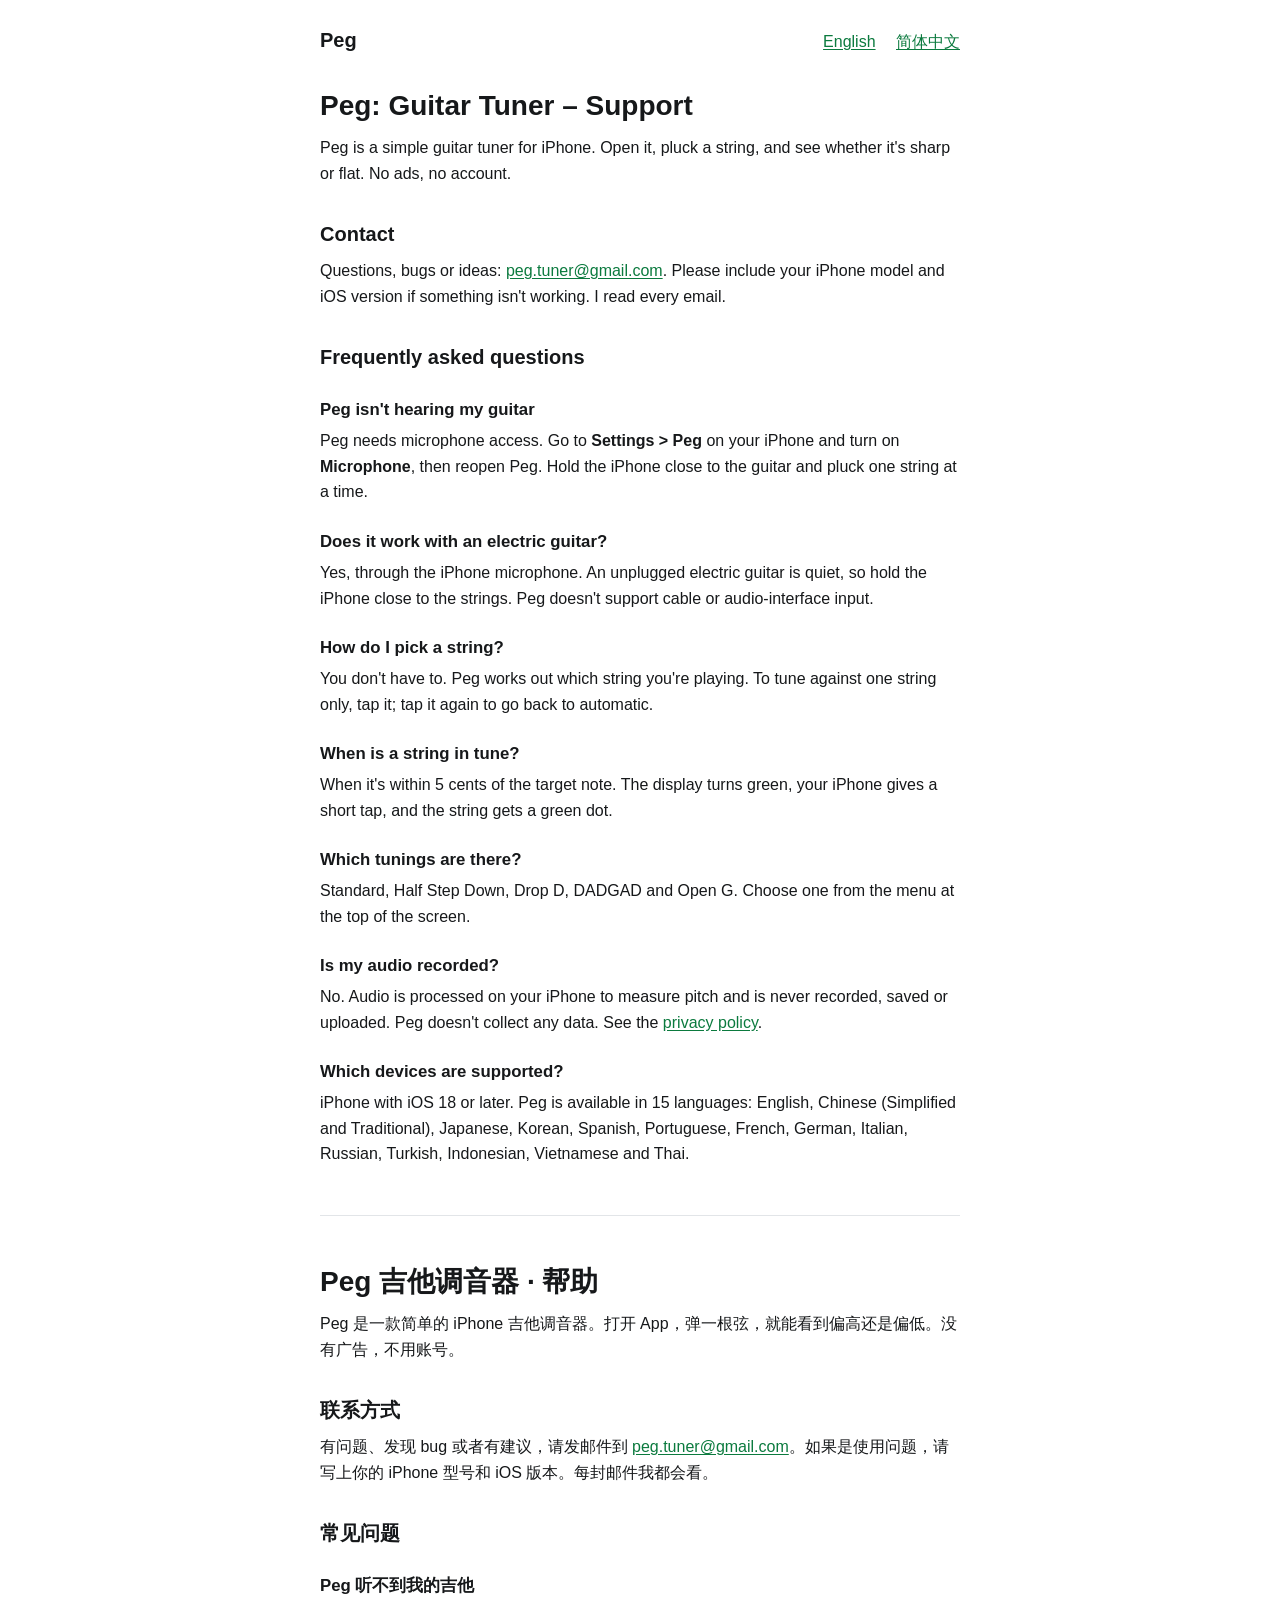
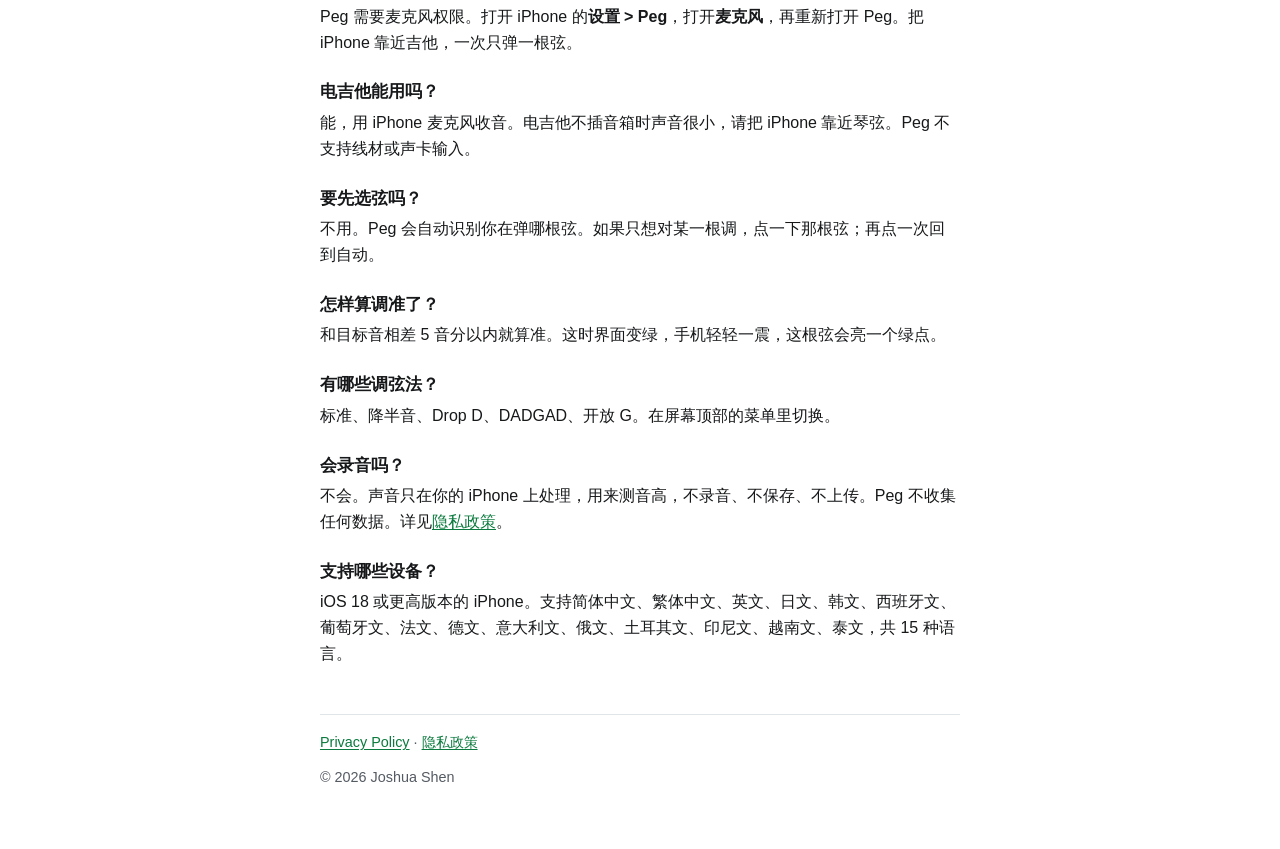
==== index.html @ 5acf14a3 "Peg support and privacy pages Co-Authored-By: Claude Opus 5.5 <noreply@anthropic.com>" ====
<!doctype html>
<!-- Created by Joshua Shen / Claude Opus 5 on 10/24/26. -->
<html lang="en">
<head>
<meta charset="utf-8">
<meta name="viewport" content="width=device-width, initial-scale=1">
<title>Peg: Guitar Tuner – Support</title>
<meta name="description" content="Help and contact for Peg: Guitar Tuner for iPhone. Peg 吉他调音器 帮助与联系方式。">
<link rel="stylesheet" href="style.css">
</head>
<body>
<a class="skip" href="#en">Skip to content</a>
<header>
  <p class="brand">Peg</p>
  <nav aria-label="Language / 语言">
    <a href="#en" hreflang="en">English</a>
    <a href="#zh" hreflang="zh-Hans" lang="zh-Hans">简体中文</a>
  </nav>
</header>

<main>
<section id="en" aria-labelledby="en-title">
  <h1 id="en-title">Peg: Guitar Tuner – Support</h1>
  <p>Peg is a simple guitar tuner for iPhone. Open it, pluck a string, and see whether it's sharp or flat. No ads, no account.</p>

  <h2>Contact</h2>
  <p>Questions, bugs or ideas: <a href="mailto:peg.tuner@gmail.com">peg.tuner@gmail.com</a>. Please include your iPhone model and iOS version if something isn't working. I read every email.</p>

  <h2>Frequently asked questions</h2>

  <h3>Peg isn't hearing my guitar</h3>
  <p>Peg needs microphone access. Go to <strong>Settings &gt; Peg</strong> on your iPhone and turn on <strong>Microphone</strong>, then reopen Peg. Hold the iPhone close to the guitar and pluck one string at a time.</p>

  <h3>Does it work with an electric guitar?</h3>
  <p>Yes, through the iPhone microphone. An unplugged electric guitar is quiet, so hold the iPhone close to the strings. Peg doesn't support cable or audio-interface input.</p>

  <h3>How do I pick a string?</h3>
  <p>You don't have to. Peg works out which string you're playing. To tune against one string only, tap it; tap it again to go back to automatic.</p>

  <h3>When is a string in tune?</h3>
  <p>When it's within 5 cents of the target note. The display turns green, your iPhone gives a short tap, and the string gets a green dot.</p>

  <h3>Which tunings are there?</h3>
  <p>Standard, Half Step Down, Drop D, DADGAD and Open G. Choose one from the menu at the top of the screen.</p>

  <h3>Is my audio recorded?</h3>
  <p>No. Audio is processed on your iPhone to measure pitch and is never recorded, saved or uploaded. Peg doesn't collect any data. See the <a href="privacy.html">privacy policy</a>.</p>

  <h3>Which devices are supported?</h3>
  <p>iPhone with iOS 18 or later. Peg is available in 15 languages: English, Chinese (Simplified and Traditional), Japanese, Korean, Spanish, Portuguese, French, German, Italian, Russian, Turkish, Indonesian, Vietnamese and Thai.</p>

</section>

<section id="zh" lang="zh-Hans" aria-labelledby="zh-title">
  <h1 id="zh-title">Peg 吉他调音器 · 帮助</h1>
  <p>Peg 是一款简单的 iPhone 吉他调音器。打开 App，弹一根弦，就能看到偏高还是偏低。没有广告，不用账号。</p>

  <h2>联系方式</h2>
  <p>有问题、发现 bug 或者有建议，请发邮件到 <a href="mailto:peg.tuner@gmail.com">peg.tuner@gmail.com</a>。如果是使用问题，请写上你的 iPhone 型号和 iOS 版本。每封邮件我都会看。</p>

  <h2>常见问题</h2>

  <h3>Peg 听不到我的吉他</h3>
  <p>Peg 需要麦克风权限。打开 iPhone 的<strong>设置 &gt; Peg</strong>，打开<strong>麦克风</strong>，再重新打开 Peg。把 iPhone 靠近吉他，一次只弹一根弦。</p>

  <h3>电吉他能用吗？</h3>
  <p>能，用 iPhone 麦克风收音。电吉他不插音箱时声音很小，请把 iPhone 靠近琴弦。Peg 不支持线材或声卡输入。</p>

  <h3>要先选弦吗？</h3>
  <p>不用。Peg 会自动识别你在弹哪根弦。如果只想对某一根调，点一下那根弦；再点一次回到自动。</p>

  <h3>怎样算调准了？</h3>
  <p>和目标音相差 5 音分以内就算准。这时界面变绿，手机轻轻一震，这根弦会亮一个绿点。</p>

  <h3>有哪些调弦法？</h3>
  <p>标准、降半音、Drop D、DADGAD、开放 G。在屏幕顶部的菜单里切换。</p>

  <h3>会录音吗？</h3>
  <p>不会。声音只在你的 iPhone 上处理，用来测音高，不录音、不保存、不上传。Peg 不收集任何数据。详见<a href="privacy.html#zh">隐私政策</a>。</p>

  <h3>支持哪些设备？</h3>
  <p>iOS 18 或更高版本的 iPhone。支持简体中文、繁体中文、英文、日文、韩文、西班牙文、葡萄牙文、法文、德文、意大利文、俄文、土耳其文、印尼文、越南文、泰文，共 15 种语言。</p>

</section>
</main>

<footer>
  <p><a href="privacy.html">Privacy Policy</a> · <a href="privacy.html#zh" lang="zh-Hans">隐私政策</a></p>
  <p>© 2026 Joshua Shen</p>
</footer>
</body>
</html>
---- style.css ----
/* Created by Joshua Shen / Claude Opus 5 on 10/24/26. */
:root {
  color-scheme: light dark;
  --bg: #ffffff;
  --fg: #16181a;
  --muted: #555b63;
  --accent: #0b7a3e;
  --rule: #e2e5e8;
}
@media (prefers-color-scheme: dark) {
  :root {
    --bg: #07090a;
    --fg: #eef0f2;
    --muted: #a6adb6;
    --accent: #4fd68a;
    --rule: #262a2e;
  }
}
* { box-sizing: border-box; }
html { -webkit-text-size-adjust: 100%; }
body {
  margin: 0 auto;
  max-width: 42rem;
  padding: 1.5rem 1rem 3rem;
  background: var(--bg);
  color: var(--fg);
  font: 1rem/1.6 -apple-system, BlinkMacSystemFont, "Segoe UI", "PingFang SC", "Hiragino Sans GB", "Microsoft YaHei", sans-serif;
}
a { color: var(--accent); text-underline-offset: 0.15em; }
a:focus-visible { outline: 3px solid var(--accent); outline-offset: 2px; }
header { display: flex; flex-wrap: wrap; align-items: baseline; justify-content: space-between; gap: 0.5rem 1rem; }
header nav a { margin-left: 1rem; }
header nav a:first-child { margin-left: 0; }
.brand { margin: 0; font-size: 1.25rem; font-weight: 700; }
.brand a { color: inherit; text-decoration: none; }
h1 { font-size: 1.75rem; line-height: 1.25; margin: 2rem 0 0.75rem; }
h2 { font-size: 1.25rem; margin: 2rem 0 0.5rem; }
h3 { font-size: 1.05rem; margin: 1.5rem 0 0.25rem; }
p { margin: 0 0 0.75rem; }
.meta { color: var(--muted); }
section + section { margin-top: 3rem; padding-top: 1rem; border-top: 1px solid var(--rule); }
footer { margin-top: 3rem; padding-top: 1rem; border-top: 1px solid var(--rule); color: var(--muted); font-size: 0.9rem; }
.skip { position: absolute; left: -999px; }
.skip:focus { left: 1rem; top: 1rem; padding: 0.5rem 0.75rem; background: var(--bg); }
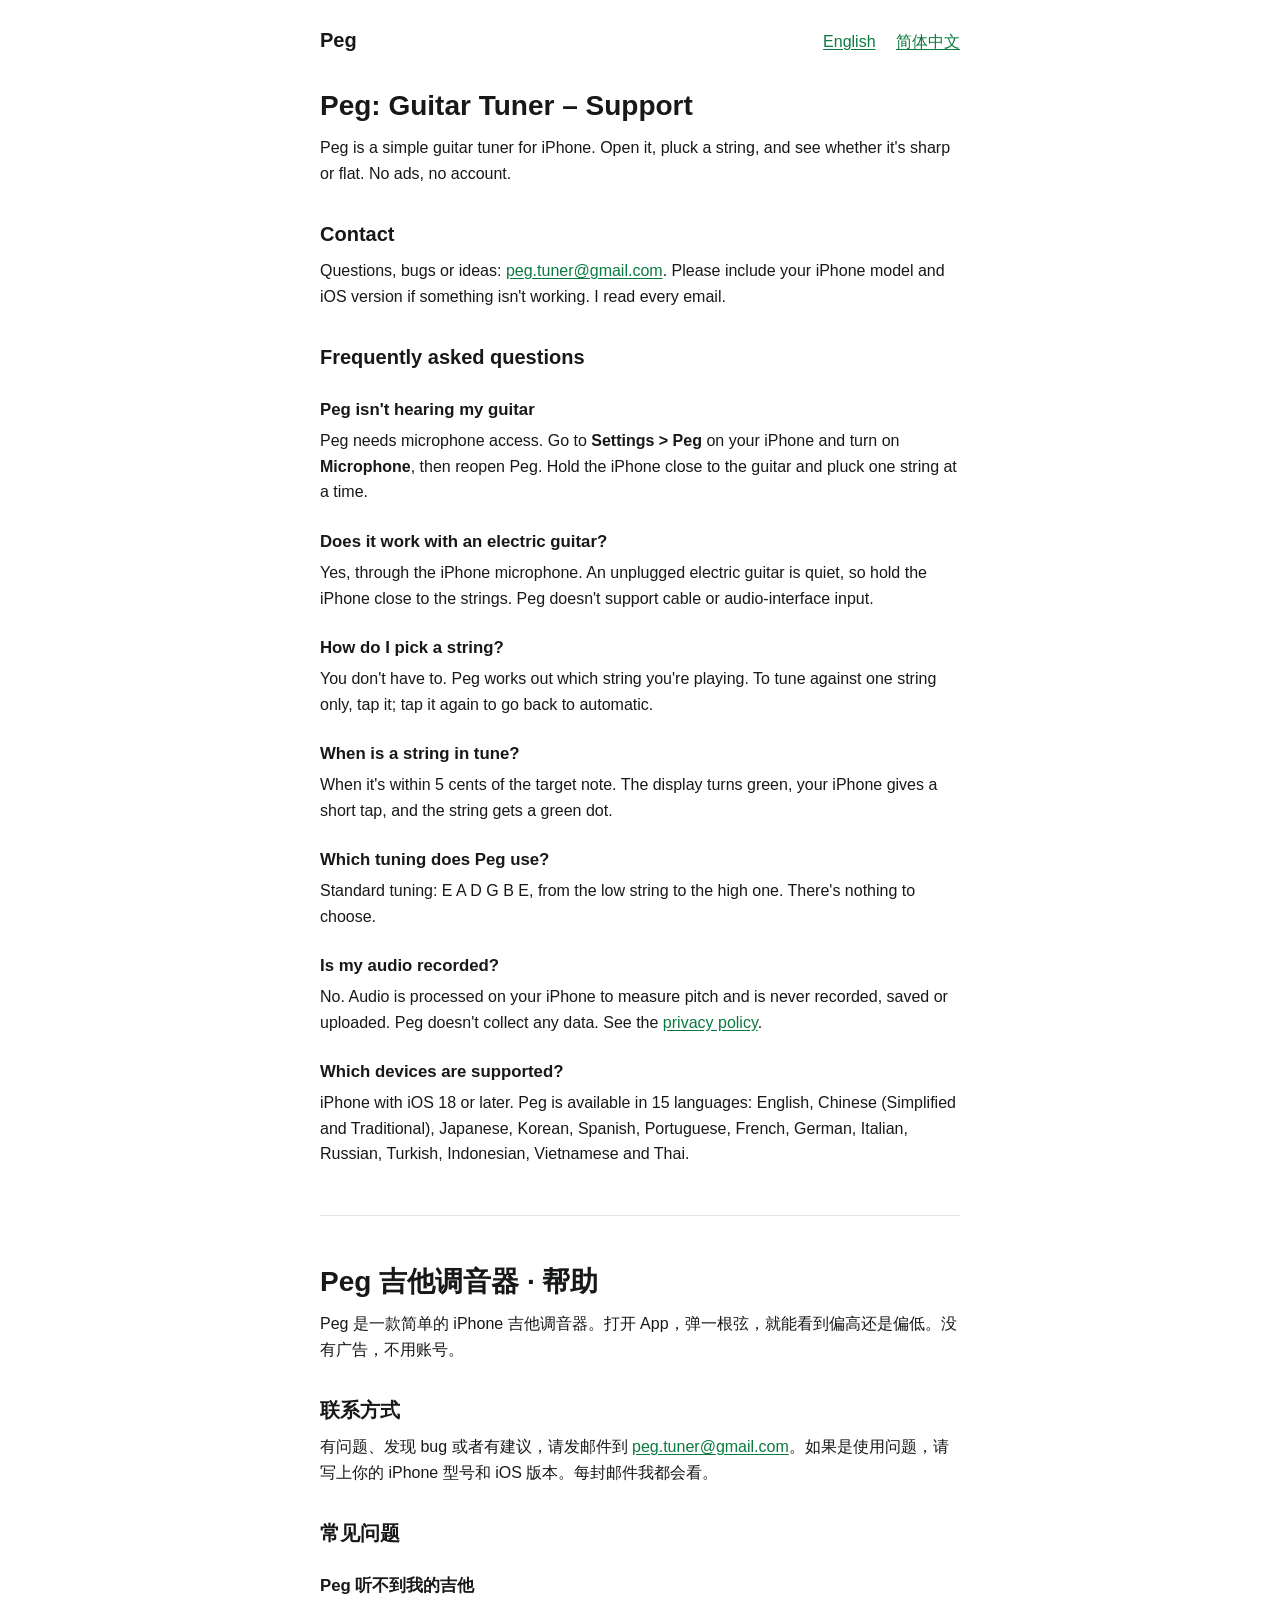
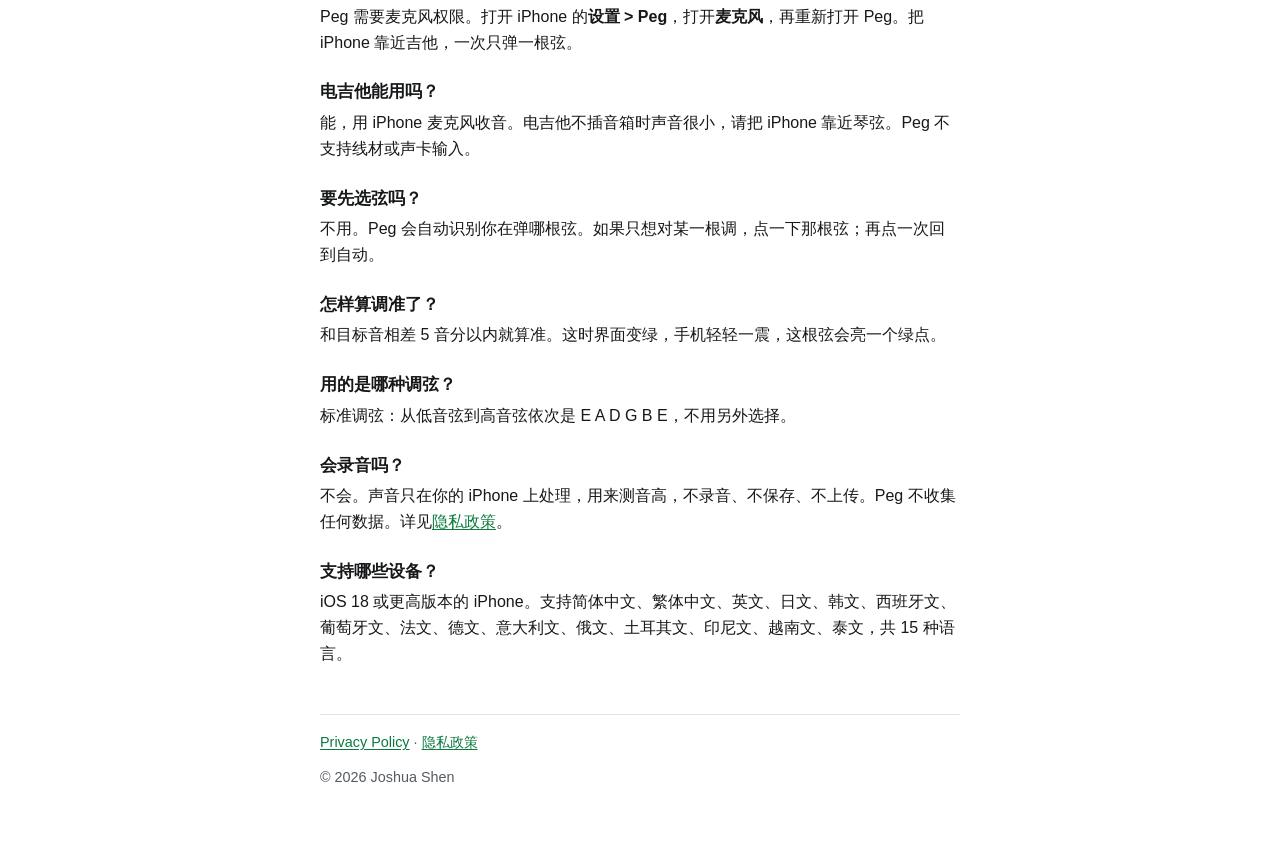
==== commit 7e88c1a5: "Standard tuning only in the free version Co-Authored-By: Claude Opus 5.5 <noreply@anthropic.com>" ====
--- a/index.html
+++ b/index.html
@@ -40,8 +40,8 @@
   <h3>When is a string in tune?</h3>
   <p>When it's within 5 cents of the target note. The display turns green, your iPhone gives a short tap, and the string gets a green dot.</p>
 
-  <h3>Which tunings are there?</h3>
-  <p>Standard, Half Step Down, Drop D, DADGAD and Open G. Choose one from the menu at the top of the screen.</p>
+  <h3>Which tuning does Peg use?</h3>
+  <p>Standard tuning: E A D G B E, from the low string to the high one. There's nothing to choose.</p>
 
   <h3>Is my audio recorded?</h3>
   <p>No. Audio is processed on your iPhone to measure pitch and is never recorded, saved or uploaded. Peg doesn't collect any data. See the <a href="privacy.html">privacy policy</a>.</p>
@@ -72,8 +72,8 @@
   <h3>怎样算调准了？</h3>
   <p>和目标音相差 5 音分以内就算准。这时界面变绿，手机轻轻一震，这根弦会亮一个绿点。</p>
 
-  <h3>有哪些调弦法？</h3>
-  <p>标准、降半音、Drop D、DADGAD、开放 G。在屏幕顶部的菜单里切换。</p>
+  <h3>用的是哪种调弦？</h3>
+  <p>标准调弦：从低音弦到高音弦依次是 E A D G B E，不用另外选择。</p>
 
   <h3>会录音吗？</h3>
   <p>不会。声音只在你的 iPhone 上处理，用来测音高，不录音、不保存、不上传。Peg 不收集任何数据。详见<a href="privacy.html#zh">隐私政策</a>。</p>
